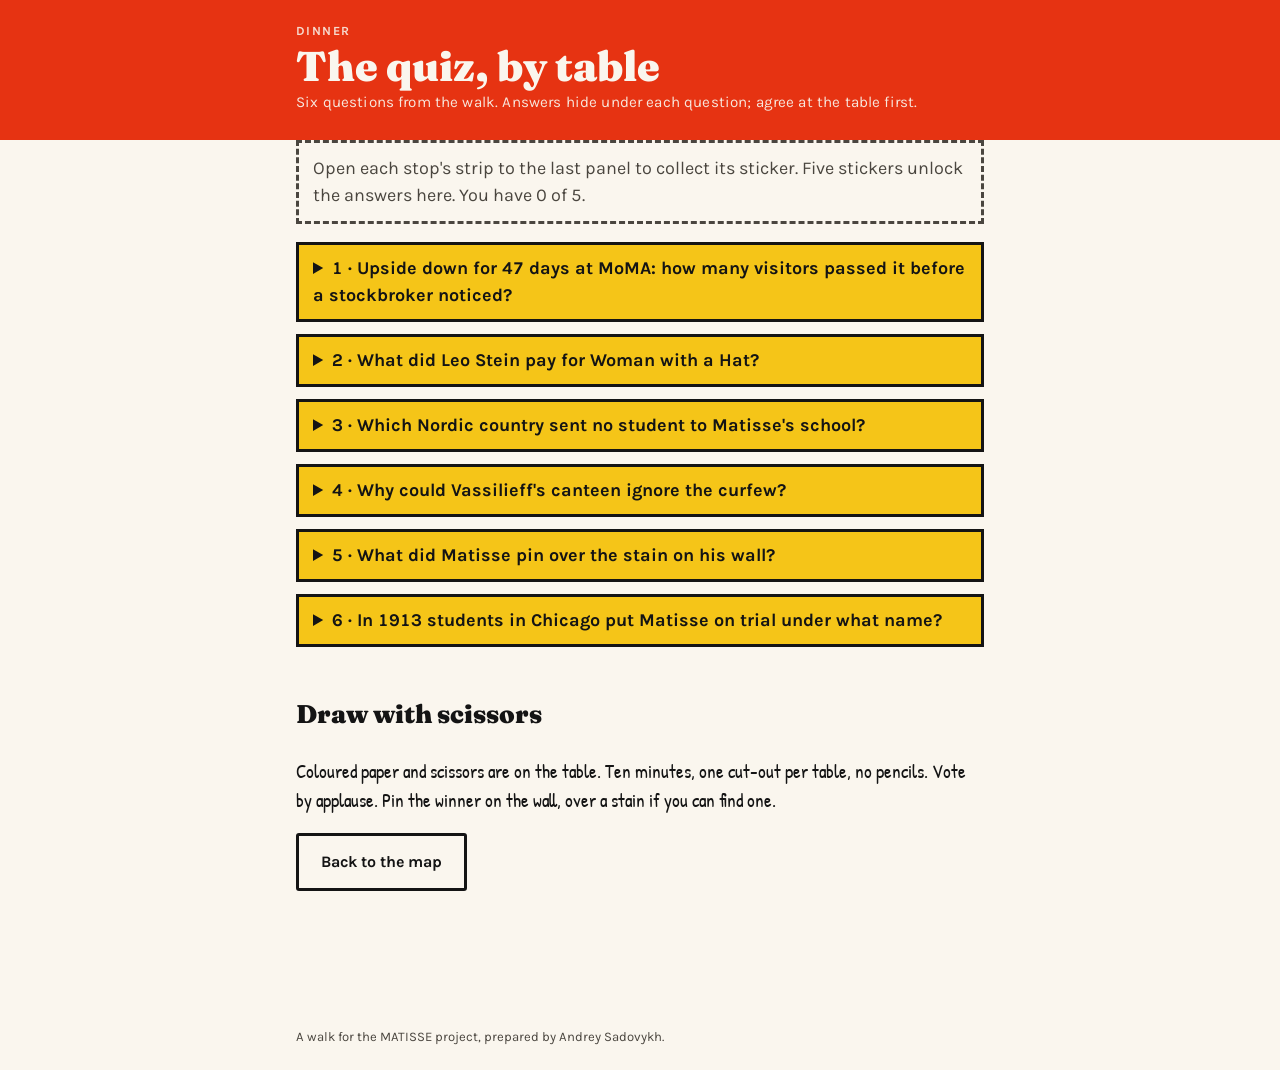
==== dinner.html @ ed4465d0 "v2: the comic book you walk through Living map (MapLibre over OpenFreeMap, recoloured into the Jazz " ====
<!doctype html>
<html lang="en">
<head>
<meta charset="utf-8">
<meta name="viewport" content="width=device-width, initial-scale=1, viewport-fit=cover">
<title>The dinner quiz</title>
<meta name="description" content="Six questions from the walk, for the tables at dinner.">
<link rel="preconnect" href="https://fonts.googleapis.com">
<link rel="preconnect" href="https://fonts.gstatic.com" crossorigin>
<link rel="stylesheet" href="https://fonts.googleapis.com/css2?family=Fraunces:opsz,wght@9..144,900&family=Karla:wght@400;700&family=Patrick+Hand&display=swap">
<link rel="stylesheet" href="style.css">
<style>:root { --accent: #E63312; } .qs { display: grid; gap: 12px; } .lock { border: 3px dashed var(--ink-soft); padding: 12px 14px; color: var(--ink-soft); } .scissors { font-family: var(--hand); font-size: 1.2rem; }</style>
<script src="content.js"></script>
</head>
<body>
<header class="band"><div class="in"><div class="eyebrow" style="color:inherit;opacity:.85">Dinner</div><h1>The quiz, by table</h1><p class="meta">Six questions from the walk. Answers hide under each question; agree at the table first.</p></div></header>
<main class="wrap page">
  <div class="lock" id="lock">Open each stop's strip to the last panel to collect its sticker. Five stickers unlock the answers here.</div>
  <div class="qs" id="qs"></div>
  <h2>Draw with scissors</h2>
  <p class="scissors">Coloured paper and scissors are on the table. Ten minutes, one cut-out per table, no pencils. Vote by applause. Pin the winner on the wall, over a stain if you can find one.</p>
  <nav class="next"><a class="btn alt" href="index.html">Back to the map</a></nav>
</main>
<footer>A walk for the MATISSE project, prepared by Andrey Sadovykh.</footer>
<script>
(function(){
  var got = []; try { got = JSON.parse(localStorage.getItem('mm.stickers.v2') || '[]'); } catch (e) {}
  var main = ['gauguin','canteen','station','vavin','door']; var n = main.filter(function(id){ return got.indexOf(id) >= 0; }).length;
  var open = n >= 5; var lock = document.getElementById('lock');
  lock.textContent = open ? 'All five stickers collected. Answers are open.' : lock.textContent + ' You have ' + n + ' of 5.';
  document.getElementById('qs').innerHTML = WALK.dinner.map(function(d, i){
    return '<details class="quiz"><summary>' + (i+1) + ' · ' + d.q + '</summary><p>' + (open ? d.a : 'Collect all five stickers to see the answer.') + '</p></details>';
  }).join('');
})();
</script>
</body>
</html>
---- style.css ----
/* Matisse's Montparnasse — one stylesheet for every page.
   Layout: one column of running text (≤ 68ch) on cream paper; each stop opens with a full-width
   colour band in its own Jazz colour; artworks sit on white mats; the comic strip carries HTML
   captions laid over its six panels. Type: Fraunces (soft 1920s–40s display, like the
   hand-cut titles of Jazz) + Karla (plain humanist sans) + Patrick Hand for strip captions. */

:root {
  --paper: #FAF6EE;        /* cream ground */
  --paper-2: #EFE8D6;      /* a shade deeper, for panels */
  --ink: #141414;
  --ink-soft: #4A463F;     /* warm grey for captions */
  --cobalt: #1F3A93;
  --vermilion: #E63312;
  --lemon: #F5C518;
  --leaf: #2E7D4F;
  --mat: #FFFFFF;          /* artwork mats */
  --accent: var(--cobalt); /* overridden per stop */
  --accent-ink: #FAF6EE;   /* text on the accent band */
  --display: "Fraunces", "Playfair Display", Georgia, serif;
  --body: "Karla", "Segoe UI", Helvetica, Arial, sans-serif;
  --hand: "Patrick Hand", "Comic Neue", "Segoe Print", cursive;
  --gutter-l: max(16px, env(safe-area-inset-left, 0px));
  --gutter-r: max(16px, env(safe-area-inset-right, 0px));
  color-scheme: light;
}
@media (prefers-color-scheme: dark) {
  :root:not([data-theme="light"]) {
    --paper: #111a3d; --paper-2: #1b2a63; --ink: #FAF6EE; --ink-soft: #D9D2C2; --mat: #FAF6EE;
    color-scheme: dark;
  }
}
:root[data-theme="dark"] {
  --paper: #111a3d; --paper-2: #1b2a63; --ink: #FAF6EE; --ink-soft: #D9D2C2; --mat: #FAF6EE;
  color-scheme: dark;
}

* { box-sizing: border-box; }
html { -webkit-text-size-adjust: 100%; }
body {
  margin: 0; background: var(--paper); color: var(--ink);
  font-family: var(--body); font-size: 1.125rem; line-height: 1.5;
  font-variant-numeric: tabular-nums;
}
img { max-width: 100%; height: auto; display: block; }
a { color: inherit; }
h1, h2, h3 { font-family: var(--display); font-weight: 900; line-height: 1.02; text-wrap: balance; margin: 0; }
h2 { font-size: 1.6rem; margin-block: 36px 12px; }
p { margin: 0; }
:focus-visible { outline: 3px solid var(--lemon); outline-offset: 2px; }
@media (prefers-reduced-motion: reduce) { * { transition: none !important; animation: none !important; } }

/* page frame: gutters once, on the wrapper; bands use their inner wrapper */
.wrap { max-width: 720px; margin: 0 auto; padding-inline: var(--gutter-l) var(--gutter-r); padding-block: 0 112px; display: grid; gap: 18px; }
.band { background: var(--accent); color: var(--accent-ink); }
.band .in { max-width: 720px; margin: 0 auto; padding-inline: var(--gutter-l) var(--gutter-r); padding-block: 22px 26px; display: grid; gap: 4px; }
.band .num { font-family: var(--display); font-weight: 900; font-size: 3.2rem; line-height: .9; }
.band h1 { font-size: clamp(1.9rem, 7.5vw, 2.6rem); }
.band .meta { font-size: .95rem; opacity: .92; letter-spacing: .01em; }
.eyebrow { text-transform: uppercase; letter-spacing: .12em; font-size: .78rem; font-weight: 700; color: var(--ink-soft); }

/* cover */
.cover { min-height: 80vh; display: grid; align-content: center; gap: 20px; max-width: 720px; margin: 0 auto; padding-inline: var(--gutter-l) var(--gutter-r); padding-block: 32px; }
.cutout { width: min(78vw, 360px); height: auto; }
.cover h1 { font-size: clamp(2.6rem, 11vw, 4.6rem); }
.lede { font-size: 1.2rem; max-width: 36ch; }
.buttons { display: flex; gap: 12px; flex-wrap: wrap; }
.btn { display: inline-block; padding: 14px 22px; border: 3px solid var(--ink); background: var(--lemon); color: #141414; font-weight: 700; text-decoration: none; border-radius: 3px; font-size: 1rem; }
.btn.alt { background: transparent; color: var(--ink); }

/* artworks: white mat, thin black frame, credit below */
.hero { background: var(--mat); border: 3px solid #141414; padding: 8px; display: grid; gap: 6px; margin: 0; }
.hero figcaption, .credit { font-size: .82rem; line-height: 1.35; color: var(--ink-soft); }
.hero figcaption { color: #4A463F; } /* on the white mat, always dark */
.stand { font-weight: 700; }

/* audio: the one big control, sticky at the bottom */
.player { position: sticky; bottom: 0; z-index: 5; background: var(--paper-2); border-top: 3px solid var(--ink); margin-inline: calc(-1 * var(--gutter-l)) calc(-1 * var(--gutter-r)); padding-inline: var(--gutter-l) var(--gutter-r); padding-block: 10px calc(12px + env(safe-area-inset-bottom, 0px)); display: grid; gap: 6px; }
.player .label { font-weight: 700; font-size: .95rem; }
.player audio { width: 100%; }

.story { font-size: 1.125rem; max-width: 68ch; display: grid; gap: .7em; }
.fact { border-left: 8px solid var(--vermilion); background: var(--paper-2); padding: 12px 14px; display: grid; gap: 4px; }
.fact .eyebrow { color: var(--vermilion); }
details.quiz { border: 3px solid var(--ink); padding: 10px 14px; background: var(--lemon); color: #141414; }
details.quiz summary { cursor: pointer; font-weight: 700; }
details.quiz p { margin-top: 8px; }

/* the strip: image + six captions laid over the panels (2 columns × 3 rows) */
.strip { position: relative; margin: 0; border: 3px solid #141414; background: #FAF6EE; }
.strip img { width: 100%; }
.cap { color: #141414; font-family: var(--hand); line-height: 1.2; }
.cap b { font-family: var(--display); font-weight: 900; margin-right: 5px; }
.cap q { font-style: italic; }
.cap q::before, .cap q::after { content: '"'; }
/* phones: the drawing stays clear; captions sit under it in the same 2 × 3 order as the panels */
@media (max-width: 599px) {
  .strip { display: grid; grid-template-columns: 1fr 1fr; gap: 6px 8px; padding: 0 6px 8px; }
  .strip img { grid-column: 1 / -1; margin: 0 -6px; width: calc(100% + 12px); max-width: none; }
  .cap { font-size: .95rem; }
}
/* wider screens: captions over the panels, translucent so the panel shows through */
@media (min-width: 600px) {
  .cap { position: absolute; width: 44.5%; background: rgba(250,246,238,.82); border: 2px solid #141414; padding: 3px 6px 4px; font-size: 1.05rem; backdrop-filter: blur(2px); }
  .cap.l { left: 3.2%; } .cap.r { left: 52.3%; }
  .cap.t1 { top: 2%; } .cap.t2 { top: 35%; } .cap.t3 { top: 68%; }
}

nav.next { display: flex; gap: 12px; justify-content: space-between; flex-wrap: wrap; }
footer { max-width: 720px; margin: 0 auto; padding-inline: var(--gutter-l) var(--gutter-r); padding-block: 24px; font-size: .82rem; color: var(--ink-soft); }

@media print {
  .player, nav.next, .btn { display: none; }
  body { background: #fff; color: #000; }
  .band { background: none; color: #000; border-bottom: 3px solid #000; }
  .page { page-break-after: always; }
}
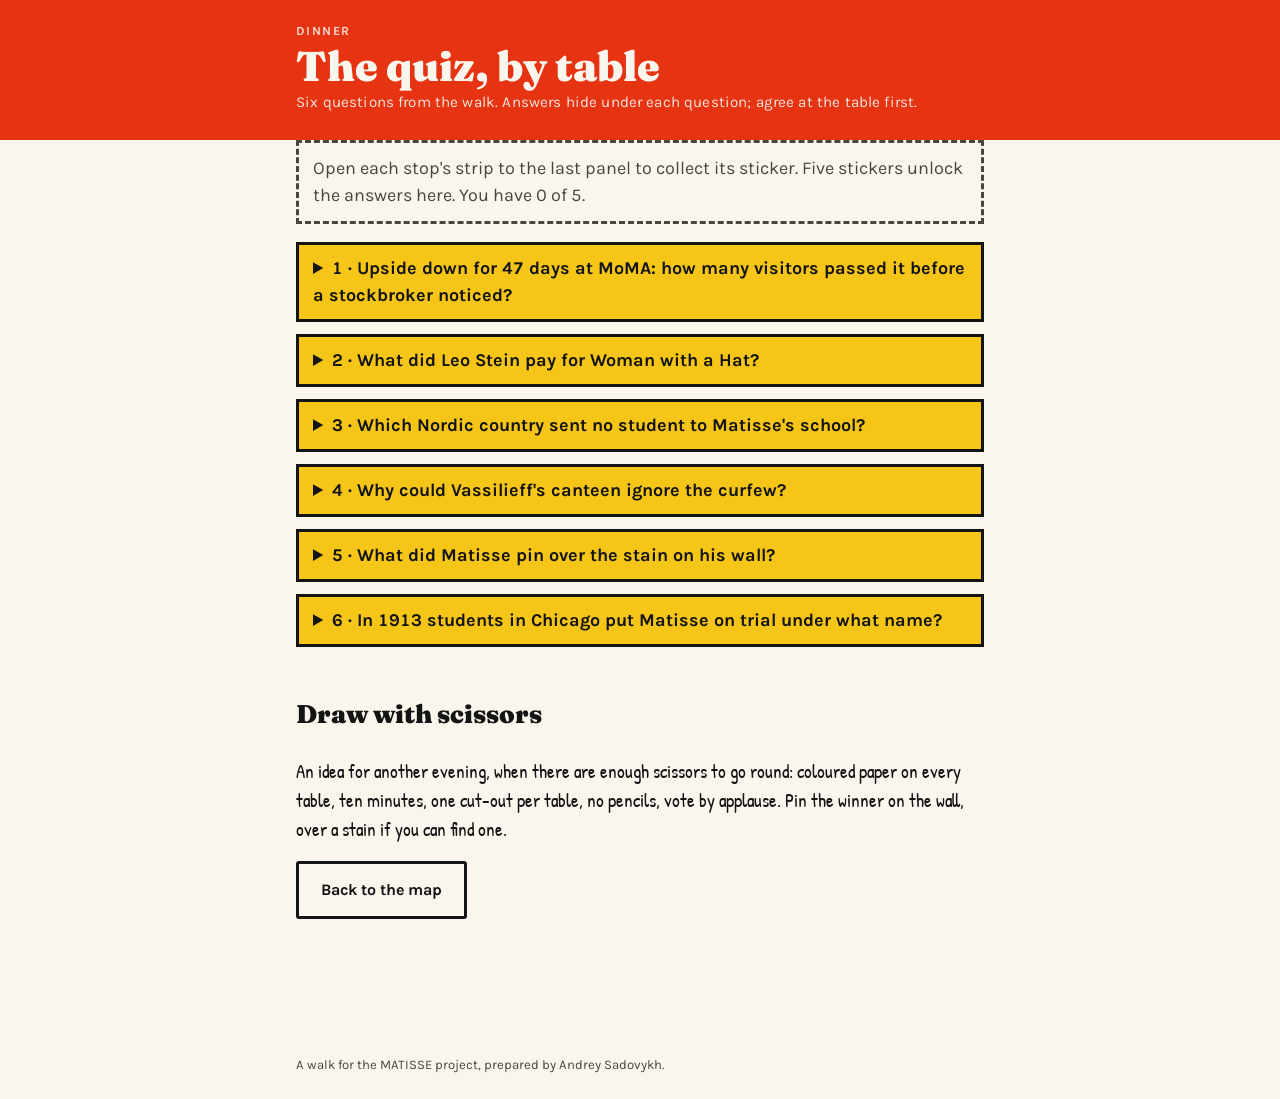
==== commit 1da8bb41: "Dinner page: the scissors game kept as an idea, not an instruction Co-Authored-By: Claude Fable 5.1 " ====
--- a/dinner.html
+++ b/dinner.html
@@ -18,7 +18,7 @@
   <div class="lock" id="lock">Open each stop's strip to the last panel to collect its sticker. Five stickers unlock the answers here.</div>
   <div class="qs" id="qs"></div>
   <h2>Draw with scissors</h2>
-  <p class="scissors">Coloured paper and scissors are on the table. Ten minutes, one cut-out per table, no pencils. Vote by applause. Pin the winner on the wall, over a stain if you can find one.</p>
+  <p class="scissors">An idea for another evening, when there are enough scissors to go round: coloured paper on every table, ten minutes, one cut-out per table, no pencils, vote by applause. Pin the winner on the wall, over a stain if you can find one.</p>
   <nav class="next"><a class="btn alt" href="index.html">Back to the map</a></nav>
 </main>
 <footer>A walk for the MATISSE project, prepared by Andrey Sadovykh.</footer>
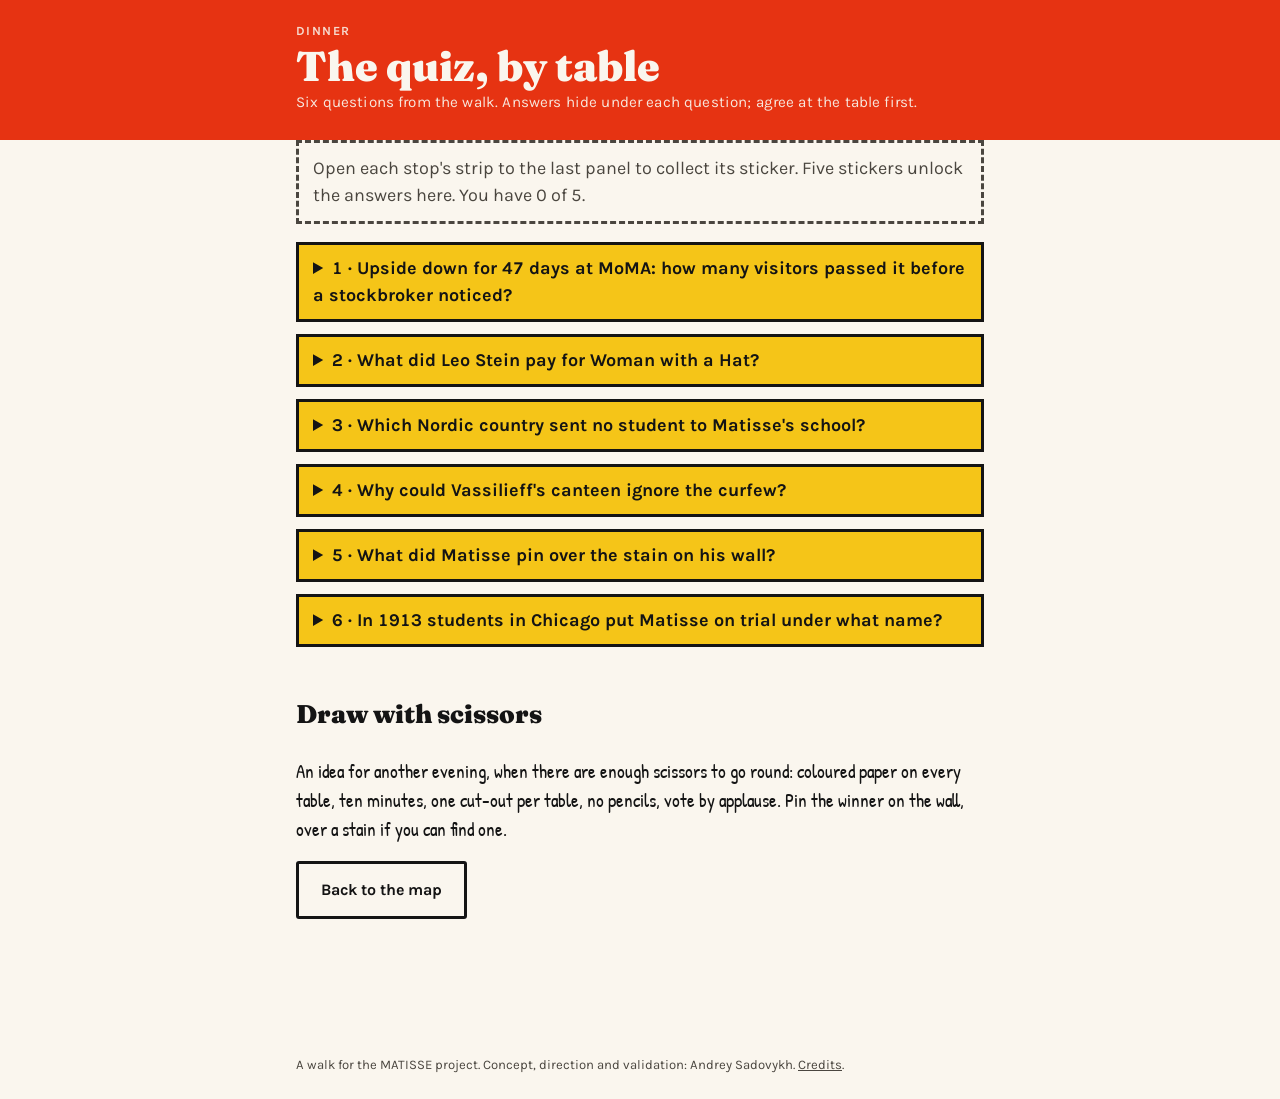
==== commit 99616942: "Credits page in the menu; roles stated on every footer and in the booklet Co-Authored-By: Claude Fab" ====
--- a/dinner.html
+++ b/dinner.html
@@ -3,12 +3,17 @@
 <head>
 <meta charset="utf-8">
 <meta name="viewport" content="width=device-width, initial-scale=1, viewport-fit=cover">
+<link rel="icon" href="icons/favicon.svg" type="image/svg+xml">
+<link rel="icon" href="icons/favicon-32.png" sizes="32x32" type="image/png">
+<link rel="apple-touch-icon" href="icons/apple-touch-icon.png">
+<link rel="manifest" href="manifest.webmanifest">
 <title>The dinner quiz</title>
 <meta name="description" content="Six questions from the walk, for the tables at dinner.">
 <link rel="preconnect" href="https://fonts.googleapis.com">
 <link rel="preconnect" href="https://fonts.gstatic.com" crossorigin>
 <link rel="stylesheet" href="https://fonts.googleapis.com/css2?family=Fraunces:opsz,wght@9..144,900&family=Karla:wght@400;700&family=Patrick+Hand&display=swap">
 <link rel="stylesheet" href="style.css">
+<script src="lightbox.js" defer></script>
 <style>:root { --accent: #E63312; } .qs { display: grid; gap: 12px; } .lock { border: 3px dashed var(--ink-soft); padding: 12px 14px; color: var(--ink-soft); } .scissors { font-family: var(--hand); font-size: 1.2rem; }</style>
 <script src="content.js"></script>
 </head>
@@ -21,7 +26,7 @@
   <p class="scissors">An idea for another evening, when there are enough scissors to go round: coloured paper on every table, ten minutes, one cut-out per table, no pencils, vote by applause. Pin the winner on the wall, over a stain if you can find one.</p>
   <nav class="next"><a class="btn alt" href="index.html">Back to the map</a></nav>
 </main>
-<footer>A walk for the MATISSE project, prepared by Andrey Sadovykh.</footer>
+<footer>A walk for the MATISSE project. Concept, direction and validation: Andrey Sadovykh. <a href="credits.html">Credits</a>.</footer>
 <script>
 (function(){
   var got = []; try { got = JSON.parse(localStorage.getItem('mm.stickers.v2') || '[]'); } catch (e) {}
--- a/style.css
+++ b/style.css
@@ -114,3 +114,12 @@
   .band { background: none; color: #000; border-bottom: 3px solid #000; }
   .page { page-break-after: always; }
 }
+
+/* full-screen picture viewer (reading pages) */
+.lightbox { position: fixed; inset: 0; z-index: 60; background: rgba(20,20,20,.94); display: grid; grid-template-rows: 1fr auto; align-items: center; justify-items: center; touch-action: pinch-zoom; }
+.lightbox img { max-width: 100vw; max-height: calc(100vh - 56px); width: auto; height: auto; object-fit: contain; touch-action: pinch-zoom; cursor: zoom-out; }
+.lightbox .lb-credit { color: #FAF6EE; font-size: .85rem; padding: 8px 16px 12px; text-align: center; max-width: 70ch; margin: 0; }
+.lightbox .lb-close { position: fixed; top: 10px; right: 12px; width: 40px; height: 40px; border: 2px solid #FAF6EE; background: #141414; color: #FAF6EE; font-size: 1.5rem; line-height: 1; cursor: pointer; }
+.lb-open { overflow: hidden; }
+.hero img, .icons img, .strip img { cursor: zoom-in; }
+[hidden] { display: none !important; }
